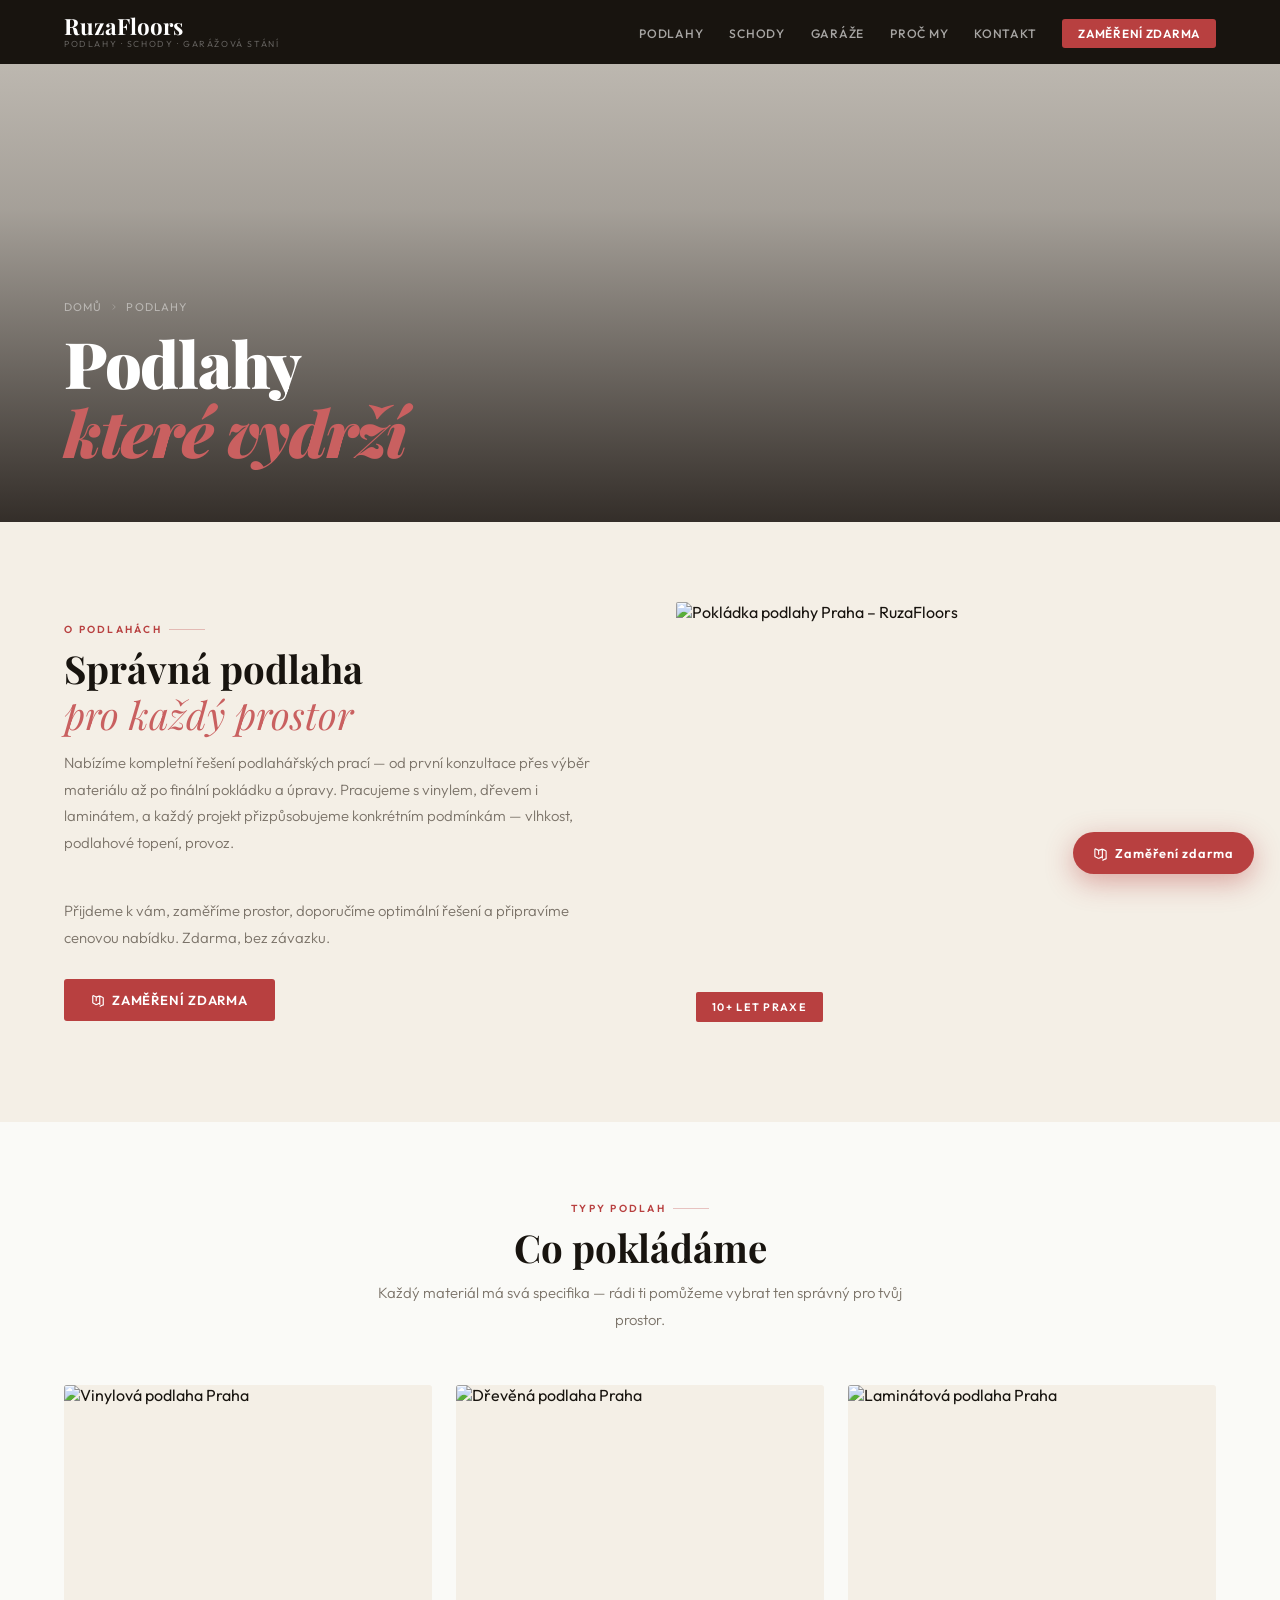
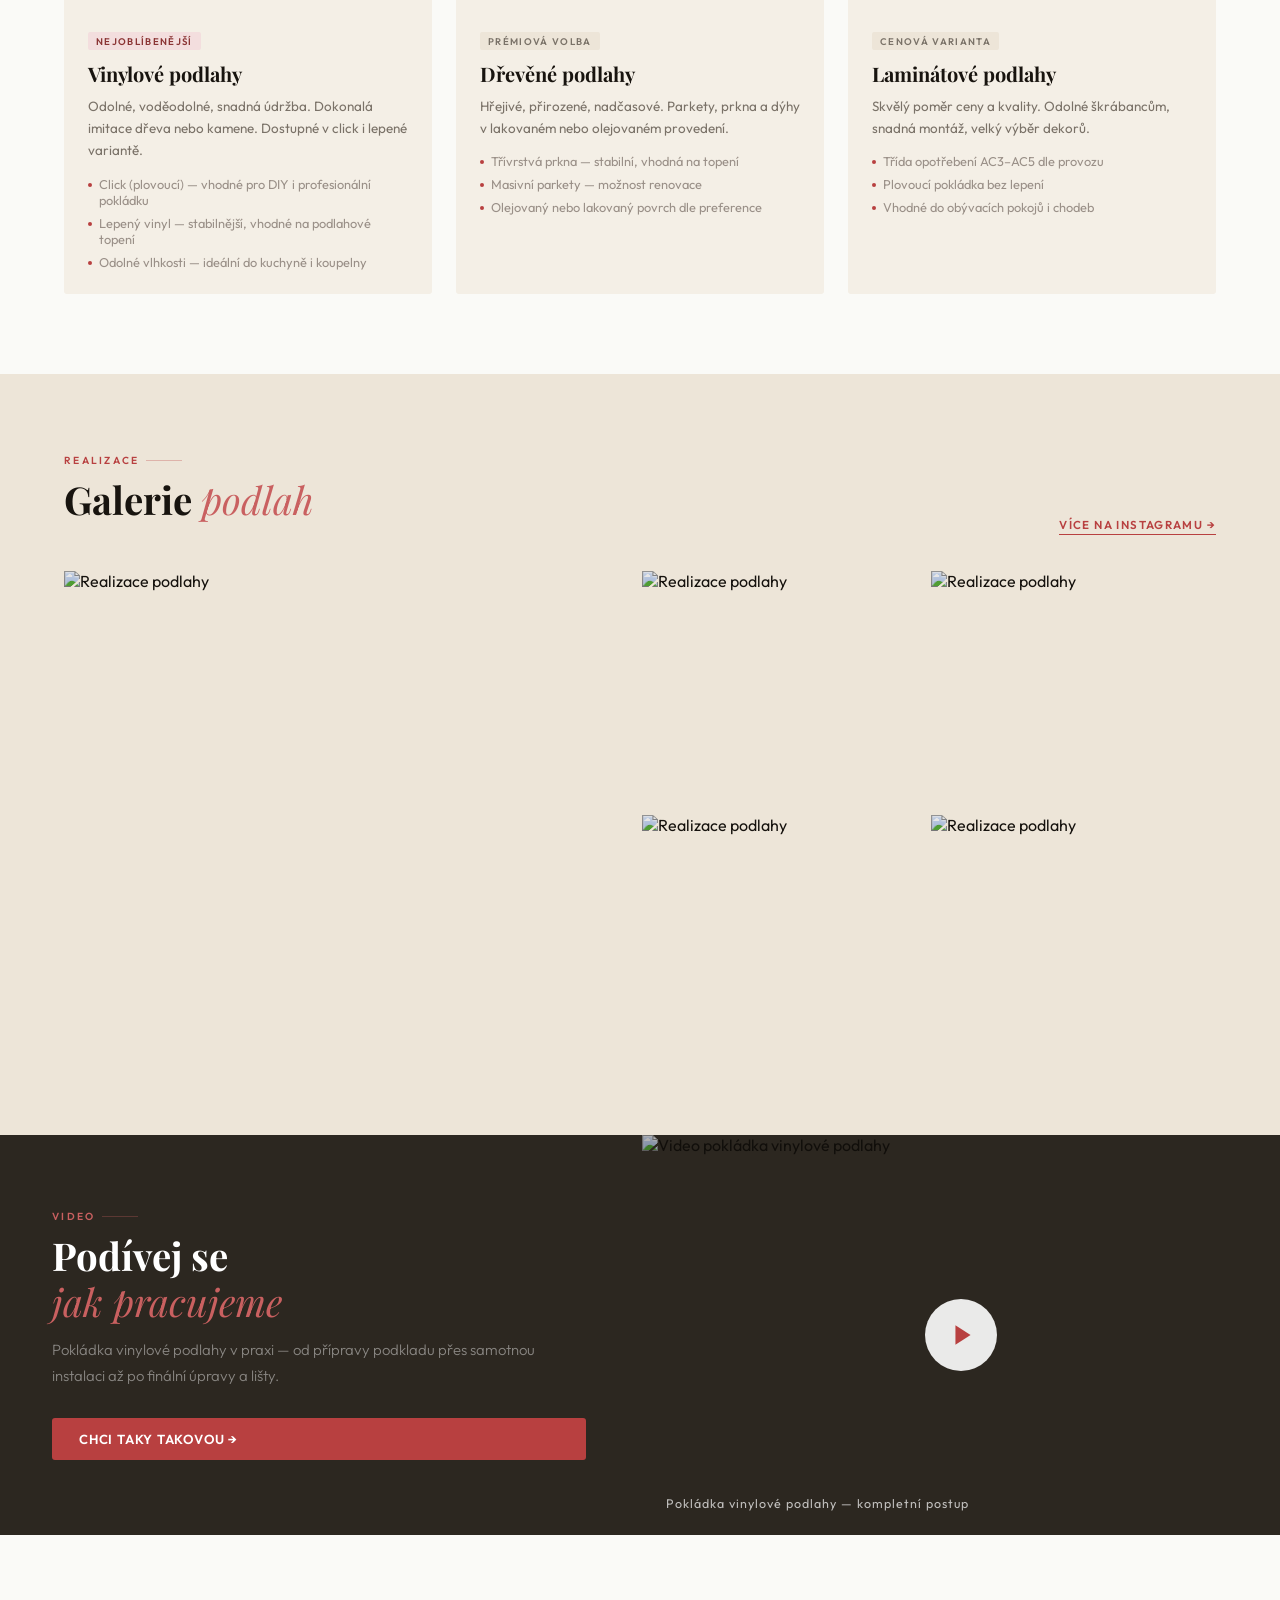
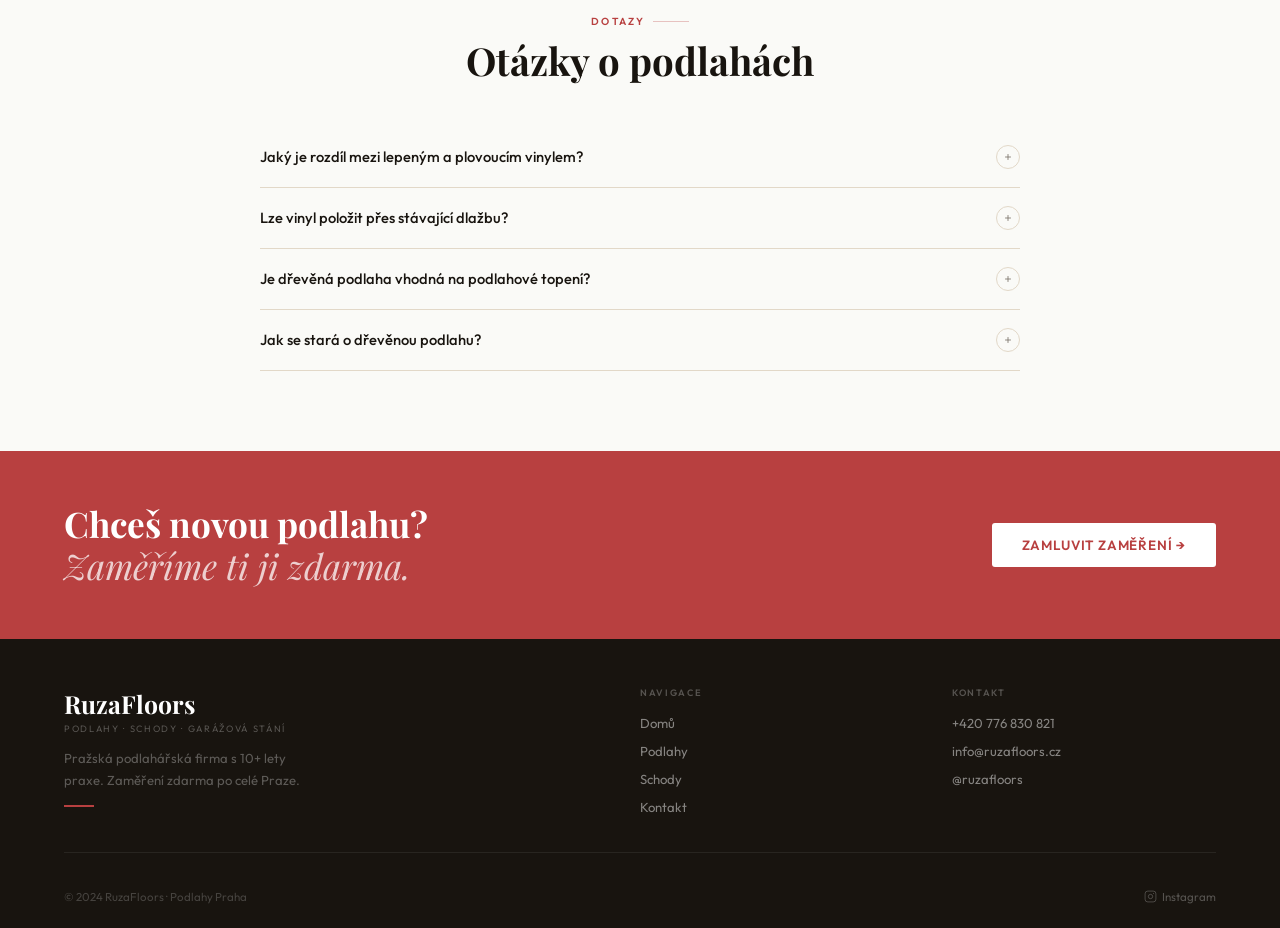
==== podlahy.html @ cc654606 "Add files via upload" ====
<!DOCTYPE html>
<html lang="cs">

<head>
    <meta charset="UTF-8">
    <meta name="viewport" content="width=device-width, initial-scale=1.0">
    <title>Podlahy Praha – Vinyl, Dřevo, Laminát | RuzaFloors</title>
    <meta name="description"
        content="Profesionální pokládka vinylových, dřevěných a laminátových podlah v Praze. Lepené i plovoucí systémy, příprava podkladu. Zaměření zdarma. +420 776 830 821">
    <meta name="robots" content="index, follow">
    <link rel="canonical" href="https://www.ruzafloors.cz/podlahy">

    <link rel="preconnect" href="https://fonts.googleapis.com">
    <link rel="preconnect" href="https://fonts.gstatic.com" crossorigin>
    <link
        href="https://fonts.googleapis.com/css2?family=Playfair+Display:ital,wght@0,400;0,700;0,900;1,400&family=Outfit:wght@300;400;500;600&display=swap"
        rel="stylesheet">

    <link rel="stylesheet" href="podlahy.css">
</head>

<body>

    <!-- FLOAT -->
    <button class="float-btn" onclick="openM()">
        <svg viewBox="0 0 24 24">
            <path
                d="M9 20l-5.447-2.724A1 1 0 013 16.382V5.618a1 1 0 011.447-.894L9 7m0 13l6-3m-6-3V7m6 16l4.553-2.276A1 1 0 0021 19.382V8.618a1 1 0 00-.553-.894L15 5m0 15V5m0 0L9 7" />
        </svg>
        Zaměření zdarma
    </button>

    <!-- MODAL (same as index) -->
    <div class="mo" id="mo" onclick="closeOut(event)">
        <div class="mbox">
            <div class="mh">
                <div>
                    <h2>Zaměření &amp; kalkulace <span>zdarma</span></h2>
                    <p>Vypočítej si plochu a pošli poptávku.</p>
                </div><button class="mcl" onclick="closeM()"><svg viewBox="0 0 24 24">
                        <path d="M18 6L6 18M6 6l12 12" />
                    </svg></button>
            </div>
            <div class="mb">
                <div class="clr">
                    <p>Kalkulace plochy</p><button class="add-btn" onclick="addRow()"><svg viewBox="0 0 24 24">
                            <path d="M12 5v14M5 12h14" />
                        </svg>Přidat místnost</button>
                </div>
                <table class="rtbl">
                    <thead>
                        <tr>
                            <th>Místnost</th>
                            <th style="width:84px">Délka (m)</th>
                            <th style="width:84px">Šířka (m)</th>
                            <th style="width:76px">Plocha</th>
                            <th style="width:100px">Typ</th>
                            <th style="width:36px"></th>
                        </tr>
                    </thead>
                    <tbody id="rb">
                        <tr>
                            <td><input type="text" placeholder="Obývák" oninput="rcalc()"></td>
                            <td><input type="number" placeholder="4.5" min="0" step="0.1" oninput="rcalc()"></td>
                            <td><input type="number" placeholder="3.8" min="0" step="0.1" oninput="rcalc()"></td>
                            <td class="rac">—</td>
                            <td><select oninput="rcalc()">
                                    <option>Vinyl</option>
                                    <option>Dřevo</option>
                                    <option>Laminát</option>
                                </select></td>
                            <td><button class="dr" onclick="delRow(this)"><svg viewBox="0 0 24 24">
                                        <path d="M18 6L6 18M6 6l12 12" />
                                    </svg></button></td>
                        </tr>
                    </tbody>
                </table>
                <div class="cres">
                    <div class="cri">
                        <div class="crl">Celková plocha</div>
                        <div class="crv" id="ca">0 m²</div>
                        <div class="crs">součet</div>
                    </div>
                    <div class="cri">
                        <div class="crl">S rezervou 10%</div>
                        <div class="crv" id="ra">0 m²</div>
                        <div class="crs">doporučeno</div>
                    </div>
                    <div class="cri">
                        <div class="crl">Místností</div>
                        <div class="crv" id="rc">1</div>
                        <div class="crs">v kalkulaci</div>
                    </div>
                </div>
                <div class="mdiv"></div>
                <div class="mfg">
                    <div class="fg"><label>Jméno</label><input type="text" placeholder="Vaše jméno"></div>
                    <div class="fg"><label>Telefon</label><input type="tel" placeholder="+420 ..."></div>
                    <div class="fg"><label>E-mail</label><input type="email" placeholder="vas@email.cz"></div>
                    <div class="fg"><label>Termín</label><input type="text" placeholder="říjen 2024"></div>
                    <div class="fg full"><label>Poznámka</label><textarea
                            placeholder="Lokalita v Praze, popis projektu..."></textarea></div>
                </div>
                <button class="msub" onclick="subM(this)">Odeslat poptávku &amp; zamluvit zaměření →</button>
                <p class="mnote">Nezávazné · Zdarma · Do 24 hodin</p>
            </div>
        </div>
    </div>

    <!-- NAV -->
    <nav id="nav">
        <a href="index.html" class="logo">RuzaFloors<small>Podlahy · Schody · Garážová stání</small></a>
        <ul class="nl" id="nl">
            <li><a href="index.html#podlahy">Podlahy</a></li>
            <li><a href="schody.html">Schody</a></li>
            <li><a href="index.html#garage">Garáže</a></li>
            <li><a href="index.html#proc-my">Proč my</a></li>
            <li><a href="index.html#kontakt">Kontakt</a></li>
            <li><a href="#" onclick="openM();return false" class="ncta">Zaměření zdarma</a></li>
        </ul>
        <button class="hbg" id="hbg" onclick="toggleNav()"><span></span><span></span><span></span></button>
    </nav>

    <!-- PAGE HERO -->
    <div class="ph">
        <div class="ph-bg"></div>
        <div class="ph-ov"></div>
        <div class="ph-content">
            <div class="breadcrumb">
                <a href="index.html">Domů</a>
                <svg viewBox="0 0 24 24">
                    <path d="M9 18l6-6-6-6" />
                </svg>
                <span>Podlahy</span>
            </div>
            <h1>Podlahy<br><em>které vydrží</em></h1>
        </div>
    </div>

    <!-- INTRO -->
    <section class="sw">
        <div class="intro-grid">
            <div class="ig-text rv">
                <div class="sl">O podlahách</div>
                <h2 class="sh">Správná podlaha<br><em>pro každý prostor</em></h2>
                <p class="sp">Nabízíme kompletní řešení podlahářských prací — od první konzultace přes výběr materiálu
                    až po finální pokládku a úpravy. Pracujeme s vinylem, dřevem i laminátem, a každý projekt
                    přizpůsobujeme konkrétním podmínkám — vlhkost, podlahové topení, provoz.</p>
                <br>
                <p class="sp" style="margin-bottom:28px">Přijdeme k vám, zaměříme prostor, doporučíme optimální řešení a
                    připravíme cenovou nabídku. Zdarma, bez závazku.</p>
                <button class="btn-r" onclick="openM()">
                    <svg viewBox="0 0 24 24">
                        <path
                            d="M9 20l-5.447-2.724A1 1 0 013 16.382V5.618a1 1 0 011.447-.894L9 7m0 13l6-3m-6-3V7m6 16l4.553-2.276A1 1 0 0021 19.382V8.618a1 1 0 00-.553-.894L15 5m0 15V5m0 0L9 7" />
                    </svg>
                    Zaměření zdarma
                </button>
            </div>
            <div class="ig-img rv d1">
                <img src="https://images.unsplash.com/photo-1581858726788-75bc0f6a952d?w=800&q=85"
                    alt="Pokládka podlahy Praha – RuzaFloors">
                <div class="ig-tag">10+ let praxe</div>
            </div>
        </div>
    </section>

    <!-- TYPES -->
    <section class="types-section sw">
        <div class="types-header rv">
            <div class="sl" style="justify-content:center">Typy podlah</div>
            <h2 class="sh">Co pokládáme</h2>
            <p class="sp">Každý materiál má svá specifika — rádi ti pomůžeme vybrat ten správný pro tvůj prostor.</p>
        </div>
        <div class="types-grid">
            <div class="type-card rv">
                <div class="type-card-img"><img
                        src="https://images.unsplash.com/photo-1600607687939-ce8a6c25118c?w=700&q=85"
                        alt="Vinylová podlaha Praha"></div>
                <div class="type-card-body">
                    <div class="tc-badge">Nejoblíbenější</div>
                    <h3>Vinylové podlahy</h3>
                    <p>Odolné, voděodolné, snadná údržba. Dokonalá imitace dřeva nebo kamene. Dostupné v click i lepené
                        variantě.</p>
                    <ul class="tc-features">
                        <li>Click (plovoucí) — vhodné pro DIY i profesionální pokládku</li>
                        <li>Lepený vinyl — stabilnější, vhodné na podlahové topení</li>
                        <li>Odolné vlhkosti — ideální do kuchyně i koupelny</li>
                    </ul>
                </div>
            </div>
            <div class="type-card rv d1">
                <div class="type-card-img"><img
                        src="https://images.unsplash.com/photo-1605774337664-7a846e9cdf60?w=700&q=85"
                        alt="Dřevěná podlaha Praha"></div>
                <div class="type-card-body">
                    <div class="tc-badge" style="background:var(--sand2);color:var(--stone)">Prémiová volba</div>
                    <h3>Dřevěné podlahy</h3>
                    <p>Hřejivé, přirozené, nadčasové. Parkety, prkna a dýhy v lakovaném nebo olejovaném provedení.</p>
                    <ul class="tc-features">
                        <li>Třívrstvá prkna — stabilní, vhodná na topení</li>
                        <li>Masivní parkety — možnost renovace</li>
                        <li>Olejovaný nebo lakovaný povrch dle preference</li>
                    </ul>
                </div>
            </div>
            <div class="type-card rv d2">
                <div class="type-card-img"><img
                        src="https://images.unsplash.com/photo-1618221118493-9cfa1a1c00da?w=700&q=85"
                        alt="Laminátová podlaha Praha"></div>
                <div class="type-card-body">
                    <div class="tc-badge" style="background:var(--sand2);color:var(--stone)">Cenová varianta</div>
                    <h3>Laminátové podlahy</h3>
                    <p>Skvělý poměr ceny a kvality. Odolné škrábancům, snadná montáž, velký výběr dekorů.</p>
                    <ul class="tc-features">
                        <li>Třída opotřebení AC3–AC5 dle provozu</li>
                        <li>Plovoucí pokládka bez lepení</li>
                        <li>Vhodné do obývacích pokojů i chodeb</li>
                    </ul>
                </div>
            </div>
        </div>
    </section>

    <!-- GALLERY -->
    <section class="gallery-section sw">
        <div class="gallery-header rv">
            <div>
                <div class="sl">Realizace</div>
                <h2 class="sh">Galerie <em>podlah</em></h2>
            </div>
            <a href="https://instagram.com/ruzafloors" target="_blank" class="ig-link">Více na Instagramu →</a>
        </div>
        <div class="gallery-grid rv">
            <div class="gg-item"><img src="https://images.unsplash.com/photo-1618221118493-9cfa1a1c00da?w=900&q=85"
                    alt="Realizace podlahy">
                <div class="gg-overlay"><span>Vinyl – obývák Praha 6</span></div>
            </div>
            <div class="gg-item"><img src="https://images.unsplash.com/photo-1556909114-f6e7ad7d3136?w=600&q=80"
                    alt="Realizace podlahy">
                <div class="gg-overlay"><span>Dřevo – kuchyně Praha 2</span></div>
            </div>
            <div class="gg-item"><img src="https://images.unsplash.com/photo-1583847268964-b28dc8f51f92?w=600&q=80"
                    alt="Realizace podlahy">
                <div class="gg-overlay"><span>Vinyl – ložnice Praha 5</span></div>
            </div>
            <div class="gg-item"><img src="https://images.unsplash.com/photo-1586105251261-72a756497a11?w=600&q=80"
                    alt="Realizace podlahy">
                <div class="gg-overlay"><span>Laminát – chodba Praha 4</span></div>
            </div>
            <div class="gg-item"><img src="https://images.unsplash.com/photo-1605774337664-7a846e9cdf60?w=600&q=80"
                    alt="Realizace podlahy">
                <div class="gg-overlay"><span>Dřevo – obývák Praha 1</span></div>
            </div>
        </div>
    </section>

    <!-- VIDEO -->
    <section class="video-section">
        <div class="vs-inner">
            <div class="vs-text rv">
                <div class="sl">Video</div>
                <h2 class="sh" style="color:#fff">Podívej se<br><em>jak pracujeme</em></h2>
                <p class="sp">Pokládka vinylové podlahy v praxi — od přípravy podkladu přes samotnou instalaci až po
                    finální úpravy a lišty.</p>
                <button class="btn-r" onclick="openM()">Chci taky takovou →</button>
            </div>
            <div class="video-thumb rv d1"
                onclick="alert('Video by se zde přehrávalo. Nahraď tímto odkazem reálné video z YouTube nebo Vimeo.')">
                <img src="https://images.unsplash.com/photo-1600607687939-ce8a6c25118c?w=900&q=85"
                    alt="Video pokládka vinylové podlahy">
                <div class="play-btn">
                    <div class="play-circle"><svg viewBox="0 0 24 24">
                            <polygon points="5,3 19,12 5,21" />
                        </svg></div>
                </div>
                <div class="video-label">Pokládka vinylové podlahy — kompletní postup</div>
            </div>
        </div>
    </section>

    <!-- FAQ -->
    <section class="faq-section sw">
        <div class="faq-inner">
            <div class="faq-header rv">
                <div class="sl" style="justify-content:center">Dotazy</div>
                <h2 class="sh">Otázky o podlahách</h2>
            </div>
            <div class="faq-item rv"><button class="faq-q" onclick="tFaq(this)">Jaký je rozdíl mezi lepeným a plovoucím
                    vinylem?<span class="fib"><svg viewBox="0 0 24 24">
                            <path d="M12 5v14M5 12h14" />
                        </svg></span></button>
                <div class="faq-a">
                    <div class="faq-ai">Lepený vinyl se přilepí přímo k podkladu — je stabilnější, lépe vede teplo
                        (ideální na podlahové topení) a tlumí kročejový hluk. Plovoucí click vinyl se jen zacvakne —
                        montáž je rychlejší, ale podlaha "plave" nad podkladem. Pro bytové aplikace jsou vhodné oba
                        typy, záleží na konkrétních podmínkách.</div>
                </div>
            </div>
            <div class="faq-item rv"><button class="faq-q" onclick="tFaq(this)">Lze vinyl položit přes stávající
                    dlažbu?<span class="fib"><svg viewBox="0 0 24 24">
                            <path d="M12 5v14M5 12h14" />
                        </svg></span></button>
                <div class="faq-a">
                    <div class="faq-ai">Ano, v mnoha případech ano — pokud je dlažba pevná, rovná a bez výrazně
                        vyčnívajících spár. Spáry případně přebrousíme nebo přešpachtlujeme. Posoudíme to vždy při
                        zaměření na místě.</div>
                </div>
            </div>
            <div class="faq-item rv"><button class="faq-q" onclick="tFaq(this)">Je dřevěná podlaha vhodná na podlahové
                    topení?<span class="fib"><svg viewBox="0 0 24 24">
                            <path d="M12 5v14M5 12h14" />
                        </svg></span></button>
                <div class="faq-a">
                    <div class="faq-ai">Ano, ale záleží na typu. Na podlahové topení doporučujeme třívrstvá prkna nebo
                        stabilní masiv — ne parkety z pevného masivního dřeva, které se více hýbají. Vždy požadujeme
                        protokol o nátopné zkoušce a kontrolujeme vlhkost podkladu.</div>
                </div>
            </div>
            <div class="faq-item rv"><button class="faq-q" onclick="tFaq(this)">Jak se stará o dřevěnou podlahu?<span
                        class="fib"><svg viewBox="0 0 24 24">
                            <path d="M12 5v14M5 12h14" />
                        </svg></span></button>
                <div class="faq-a">
                    <div class="faq-ai">Pravidelně zamítat nebo vysávat, vytírat jen vlhko vyždímaným mopem s vhodným
                        čisticím prostředkem na dřevo. Olejovanou podlahu lze snáze renovovat a doolejovat — lakovaná je
                        odolnější, ale opravu je složitější. Podložky pod nábytkem jsou základ.</div>
                </div>
            </div>
        </div>
    </section>

    <!-- CTA BAND -->
    <div class="cta-band rv">
        <h2>Chceš novou podlahu?<br><em>Zaměříme ti ji zdarma.</em></h2>
        <button class="btn-w" onclick="openM()">Zamluvit zaměření →</button>
    </div>

    <!-- FOOTER -->
    <footer>
        <div class="ft">
            <div><span class="fn">RuzaFloors</span><span class="fsub">Podlahy · Schody · Garážová stání</span>
                <p class="fp">Pražská podlahářská firma s 10+ lety praxe. Zaměření zdarma po celé Praze.</p>
                <div class="frl"></div>
            </div>
            <div class="fc">
                <h5>Navigace</h5>
                <ul>
                    <li><a href="index.html">Domů</a></li>
                    <li><a href="podlahy.html">Podlahy</a></li>
                    <li><a href="schody.html">Schody</a></li>
                    <li><a href="index.html#kontakt">Kontakt</a></li>
                </ul>
            </div>
            <div class="fc">
                <h5>Kontakt</h5>
                <ul>
                    <li><a href="tel:+420776830821">+420 776 830 821</a></li>
                    <li><a href="mailto:info@ruzafloors.cz">info@ruzafloors.cz</a></li>
                    <li><a href="https://instagram.com/ruzafloors" target="_blank">@ruzafloors</a></li>
                </ul>
            </div>
        </div>
        <div class="fb">
            <p>© 2024 RuzaFloors · Podlahy Praha</p><a href="https://instagram.com/ruzafloors" target="_blank"
                class="fig"><svg viewBox="0 0 24 24">
                    <rect x="2" y="2" width="20" height="20" rx="5" />
                    <circle cx="12" cy="12" r="4" />
                    <circle cx="17.5" cy="6.5" r="1" fill="currentColor" stroke="none" />
                </svg>Instagram</a>
        </div>
    </footer>

    <script>
        function toggleNav() { document.getElementById('hbg').classList.toggle('open'); document.getElementById('nl').classList.toggle('open') }
        document.querySelectorAll('.nl a').forEach(a => a.addEventListener('click', () => { document.getElementById('hbg').classList.remove('open'); document.getElementById('nl').classList.remove('open') }));
        const ro = new IntersectionObserver(e => e.forEach(x => { if (x.isIntersecting) { x.target.classList.add('vis'); ro.unobserve(x.target) } }), { threshold: .1 });
        document.querySelectorAll('.rv').forEach(el => ro.observe(el));
        function openM() { document.getElementById('mo').classList.add('open'); document.body.style.overflow = 'hidden' }
        function closeM() { document.getElementById('mo').classList.remove('open'); document.body.style.overflow = '' }
        function closeOut(e) { if (e.target === document.getElementById('mo')) closeM() }
        document.addEventListener('keydown', e => { if (e.key === 'Escape') closeM() });
        function addRow() { const t = document.getElementById('rb'); const tr = document.createElement('tr'); tr.innerHTML = `<td><input type="text" placeholder="Místnost" oninput="rcalc()"></td><td><input type="number" placeholder="0.0" min="0" step="0.1" oninput="rcalc()"></td><td><input type="number" placeholder="0.0" min="0" step="0.1" oninput="rcalc()"></td><td class="rac">—</td><td><select oninput="rcalc()"><option>Vinyl</option><option>Dřevo</option><option>Laminát</option></select></td><td><button class="dr" onclick="delRow(this)"><svg viewBox="0 0 24 24"><path d="M18 6L6 18M6 6l12 12"/></svg></button></td>`; t.appendChild(tr); rcalc() }
        function delRow(b) { if (document.querySelectorAll('#rb tr').length > 1) { b.closest('tr').remove(); rcalc() } }
        function rcalc() { let tot = 0; document.querySelectorAll('#rb tr').forEach(r => { const n = r.querySelectorAll('input[type=number]'); const a = (parseFloat(n[0]?.value) || 0) * (parseFloat(n[1]?.value) || 0); const c = r.querySelector('.rac'); if (c) c.textContent = a > 0 ? a.toFixed(2) + ' m²' : '—'; tot += a }); document.getElementById('ca').textContent = tot.toFixed(2) + ' m²'; document.getElementById('ra').textContent = (tot * 1.1).toFixed(2) + ' m²'; document.getElementById('rc').textContent = document.querySelectorAll('#rb tr').length }
        function tFaq(b) { const i = b.closest('.faq-item'); const o = i.classList.contains('open'); document.querySelectorAll('.faq-item').forEach(x => x.classList.remove('open')); if (!o) i.classList.add('open') }
        function subM(b) { b.textContent = '✓ Odesláno!'; b.style.background = '#2a7a4f'; setTimeout(() => { b.textContent = 'Odeslat poptávku & zamluvit zaměření →'; b.style.background = '' }, 4000) }
    </script>
</body>

</html>
---- podlahy.css ----
*,
*::before,
*::after {
    box-sizing: border-box;
    margin: 0;
    padding: 0
}

html {
    scroll-behavior: smooth
}

:root {
    --ink: #18140F;
    --ink2: #2C2720;
    --sand: #F4EFE6;
    --sand2: #EDE5D8;
    --sand3: #E2D8C8;
    --warm: #FAFAF7;
    --red: #B84040;
    --red-f: #C96060;
    --red-p: #F3DEDE;
    --red-m: #8B3535;
    --stone: #7A7268;
    --stone2: #9A9088;
    --t: .3s ease
}

body {
    font-family: 'Outfit', sans-serif;
    background: var(--sand);
    color: var(--ink);
    overflow-x: hidden
}

a {
    color: inherit;
    text-decoration: none
}

img {
    display: block;
    max-width: 100%
}

/* FLOAT */
.float-btn {
    position: fixed;
    bottom: 26px;
    right: 26px;
    z-index: 900;
    background: var(--red);
    color: #fff;
    padding: 13px 20px;
    border-radius: 50px;
    font-size: .8rem;
    font-weight: 600;
    letter-spacing: .06em;
    box-shadow: 0 8px 28px rgba(184, 64, 64, .42);
    display: flex;
    align-items: center;
    gap: 7px;
    cursor: pointer;
    border: none;
    font-family: 'Outfit', sans-serif;
    transition: all var(--t);
    animation: pulse 2.8s ease-in-out infinite
}

.float-btn:hover {
    background: var(--red-m);
    transform: translateY(-3px)
}

@keyframes pulse {

    0%,
    100% {
        box-shadow: 0 8px 28px rgba(184, 64, 64, .42)
    }

    50% {
        box-shadow: 0 8px 28px rgba(184, 64, 64, .6), 0 0 0 7px rgba(184, 64, 64, .1)
    }
}

.float-btn svg {
    width: 15px;
    height: 15px;
    stroke: currentColor;
    fill: none;
    stroke-width: 1.8
}

/* MODAL */
.mo {
    position: fixed;
    inset: 0;
    z-index: 2000;
    background: rgba(18, 12, 8, .65);
    backdrop-filter: blur(6px);
    display: none;
    align-items: center;
    justify-content: center;
    padding: 18px
}

.mo.open {
    display: flex
}

.mbox {
    background: var(--warm);
    border-radius: 6px;
    max-width: 680px;
    width: 100%;
    max-height: 91vh;
    overflow-y: auto;
    box-shadow: 0 24px 80px rgba(0, 0, 0, .28);
    animation: mIn .32s cubic-bezier(.34, 1.56, .64, 1)
}

@keyframes mIn {
    from {
        opacity: 0;
        transform: translateY(22px) scale(.97)
    }

    to {
        opacity: 1;
        transform: none
    }
}

.mh {
    padding: 30px 34px 20px;
    border-bottom: 1px solid var(--sand3);
    display: flex;
    justify-content: space-between;
    align-items: flex-start;
    gap: 14px
}

.mh h2 {
    font-family: 'Playfair Display', serif;
    font-size: 1.6rem;
    font-weight: 700;
    color: var(--ink);
    line-height: 1.2
}

.mh h2 span {
    color: var(--red)
}

.mh p {
    font-size: .83rem;
    color: var(--stone);
    margin-top: 5px
}

.mcl {
    background: none;
    border: none;
    cursor: pointer;
    width: 32px;
    height: 32px;
    border-radius: 50%;
    display: flex;
    align-items: center;
    justify-content: center;
    transition: background var(--t);
    flex-shrink: 0
}

.mcl:hover {
    background: var(--sand2)
}

.mcl svg {
    width: 15px;
    height: 15px;
    stroke: var(--stone);
    fill: none;
    stroke-width: 2
}

.mb {
    padding: 24px 34px 34px
}

.clr {
    margin-bottom: 9px;
    display: flex;
    justify-content: space-between;
    align-items: center;
    flex-wrap: wrap;
    gap: 8px
}

.clr p {
    font-size: .68rem;
    font-weight: 600;
    text-transform: uppercase;
    letter-spacing: .14em;
    color: var(--ink)
}

.add-btn {
    background: none;
    border: 1.5px dashed var(--sand3);
    border-radius: 3px;
    padding: 7px 14px;
    font-size: .8rem;
    color: var(--stone);
    cursor: pointer;
    font-family: 'Outfit', sans-serif;
    font-weight: 500;
    display: flex;
    align-items: center;
    gap: 5px;
    transition: all var(--t)
}

.add-btn:hover {
    border-color: var(--red);
    color: var(--red)
}

.add-btn svg {
    width: 12px;
    height: 12px;
    stroke: currentColor;
    fill: none;
    stroke-width: 2
}

.rtbl {
    width: 100%;
    border-collapse: collapse;
    margin-bottom: 16px;
    font-size: .86rem
}

.rtbl thead th {
    font-size: .64rem;
    font-weight: 600;
    letter-spacing: .14em;
    text-transform: uppercase;
    color: var(--stone);
    padding: 6px 7px;
    text-align: left;
    border-bottom: 2px solid var(--sand3)
}

.rtbl tbody tr {
    border-bottom: 1px solid var(--sand2)
}

.rtbl tbody td {
    padding: 8px 6px;
    vertical-align: middle
}

.rtbl input,
.rtbl select {
    width: 100%;
    border: 1.5px solid var(--sand3);
    border-radius: 3px;
    padding: 6px 8px;
    font-size: .83rem;
    font-family: 'Outfit', sans-serif;
    color: var(--ink);
    background: var(--sand);
    outline: none;
    transition: border-color var(--t)
}

.rtbl input:focus,
.rtbl select:focus {
    border-color: var(--red)
}

.rac {
    font-weight: 600;
    color: var(--ink);
    font-size: .86rem;
    white-space: nowrap
}

.dr {
    background: none;
    border: none;
    cursor: pointer;
    width: 24px;
    height: 24px;
    border-radius: 3px;
    display: flex;
    align-items: center;
    justify-content: center;
    transition: background var(--t)
}

.dr:hover {
    background: var(--red-p)
}

.dr svg {
    width: 11px;
    height: 11px;
    stroke: var(--red-f);
    fill: none;
    stroke-width: 2
}

.cres {
    background: var(--red-p);
    border-radius: 5px;
    padding: 16px 20px;
    display: flex;
    flex-wrap: wrap;
    gap: 0
}

.cri {
    flex: 1;
    min-width: 90px;
    text-align: center;
    padding: 0 10px;
    border-right: 1px solid rgba(184, 64, 64, .2)
}

.cri:last-child {
    border-right: none
}

.crl {
    font-size: .6rem;
    font-weight: 600;
    letter-spacing: .14em;
    text-transform: uppercase;
    color: var(--red-m);
    margin-bottom: 3px
}

.crv {
    font-family: 'Playfair Display', serif;
    font-size: 1.5rem;
    font-weight: 700;
    color: var(--red);
    line-height: 1
}

.crs {
    font-size: .68rem;
    color: var(--red-m);
    margin-top: 2px
}

.mdiv {
    height: 1px;
    background: var(--sand3);
    margin: 20px 0
}

.mfg {
    display: grid;
    grid-template-columns: 1fr 1fr;
    gap: 11px
}

.fg {
    display: flex;
    flex-direction: column;
    gap: 4px
}

.fg.full {
    grid-column: span 2
}

.fg label {
    font-size: .64rem;
    font-weight: 600;
    letter-spacing: .12em;
    text-transform: uppercase;
    color: var(--stone)
}

.fg input,
.fg textarea {
    border: 1.5px solid var(--sand3);
    border-radius: 3px;
    padding: 8px 10px;
    font-size: .85rem;
    font-family: 'Outfit', sans-serif;
    color: var(--ink);
    background: var(--sand);
    outline: none;
    transition: border-color var(--t)
}

.fg input:focus,
.fg textarea:focus {
    border-color: var(--red)
}

.fg textarea {
    min-height: 78px;
    resize: vertical
}

.msub {
    margin-top: 14px;
    width: 100%;
    background: var(--red);
    color: #fff;
    border: none;
    padding: 13px;
    border-radius: 3px;
    font-size: .85rem;
    font-weight: 600;
    letter-spacing: .06em;
    font-family: 'Outfit', sans-serif;
    cursor: pointer;
    transition: all var(--t)
}

.msub:hover {
    background: var(--red-m);
    transform: translateY(-1px)
}

.mnote {
    font-size: .72rem;
    color: var(--stone2);
    text-align: center;
    margin-top: 9px
}

/* NAV */
nav {
    position: fixed;
    top: 0;
    left: 0;
    right: 0;
    z-index: 800;
    height: 64px;
    padding: 0 5%;
    display: flex;
    align-items: center;
    justify-content: space-between;
    background: var(--ink)
}

.logo {
    font-family: 'Playfair Display', serif;
    font-size: 1.4rem;
    font-weight: 700;
    color: #fff;
    line-height: 1;
    display: flex;
    flex-direction: column
}

.logo small {
    font-family: 'Outfit', sans-serif;
    font-size: .55rem;
    font-weight: 400;
    letter-spacing: .18em;
    text-transform: uppercase;
    color: rgba(255, 255, 255, .32);
    margin-top: 2px
}

.nl {
    list-style: none;
    display: flex;
    align-items: center;
    gap: 26px
}

.nl a {
    font-size: .76rem;
    font-weight: 500;
    letter-spacing: .06em;
    color: rgba(255, 255, 255, .62);
    text-transform: uppercase;
    transition: color var(--t)
}

.nl a:hover,
.nl a.active {
    color: #fff
}

.ncta {
    background: var(--red) !important;
    color: #fff !important;
    padding: 7px 16px;
    border-radius: 3px;
    font-size: .74rem !important;
    font-weight: 600 !important
}

.ncta:hover {
    background: var(--red-m) !important
}

.hbg {
    display: none;
    flex-direction: column;
    gap: 5px;
    cursor: pointer;
    background: none;
    border: none;
    padding: 4px
}

.hbg span {
    width: 21px;
    height: 2px;
    background: #fff;
    border-radius: 2px;
    display: block;
    transition: all .3s
}

.hbg.open span:nth-child(1) {
    transform: translateY(7px) rotate(45deg)
}

.hbg.open span:nth-child(2) {
    opacity: 0
}

.hbg.open span:nth-child(3) {
    transform: translateY(-7px) rotate(-45deg)
}

/* PAGE HERO */
.ph {
    position: relative;
    height: 58vh;
    min-height: 420px;
    display: flex;
    align-items: flex-end;
    padding: 0 5% 56px;
    overflow: hidden
}

.ph-bg {
    position: absolute;
    inset: 0;
    z-index: 0;
    background: url('https://images.unsplash.com/photo-1600607687939-ce8a6c25118c?w=1920&q=85') center/cover no-repeat
}

.ph-ov {
    position: absolute;
    inset: 0;
    z-index: 1;
    background: linear-gradient(to top, rgba(18, 12, 8, .85) 0%, rgba(18, 12, 8, .35) 60%, rgba(18, 12, 8, .2) 100%)
}

.ph-content {
    position: relative;
    z-index: 2
}

.breadcrumb {
    display: flex;
    align-items: center;
    gap: 7px;
    font-size: .7rem;
    color: rgba(255, 255, 255, .45);
    text-transform: uppercase;
    letter-spacing: .1em;
    margin-bottom: 14px
}

.breadcrumb a {
    color: rgba(255, 255, 255, .45);
    transition: color var(--t)
}

.breadcrumb a:hover {
    color: var(--red-f)
}

.breadcrumb svg {
    width: 10px;
    height: 10px;
    stroke: rgba(255, 255, 255, .3);
    fill: none;
    stroke-width: 2
}

.ph h1 {
    font-family: 'Playfair Display', serif;
    font-size: clamp(2.2rem, 5vw, 4rem);
    font-weight: 900;
    color: #fff;
    line-height: 1.08;
    letter-spacing: -.02em
}

.ph h1 em {
    font-style: italic;
    color: var(--red-f)
}

/* INTRO */
.sw {
    padding: 80px 5%
}

.sl {
    font-size: .64rem;
    font-weight: 600;
    letter-spacing: .22em;
    text-transform: uppercase;
    color: var(--red);
    display: flex;
    align-items: center;
    gap: 7px;
    margin-bottom: 9px
}

.sl::after {
    content: '';
    width: 36px;
    height: 1px;
    background: var(--red);
    opacity: .3
}

.sh {
    font-family: 'Playfair Display', serif;
    font-size: clamp(1.6rem, 3vw, 2.5rem);
    font-weight: 700;
    line-height: 1.2;
    color: var(--ink);
    margin-bottom: 13px
}

.sh em {
    font-style: italic;
    font-weight: 400;
    color: var(--red-f)
}

.sp {
    font-size: .93rem;
    color: var(--stone);
    line-height: 1.78;
    font-weight: 300
}

.intro-grid {
    display: grid;
    grid-template-columns: 1fr 1fr;
    gap: 72px;
    align-items: center
}

.ig-text .sp {
    margin-bottom: 22px
}

.btn-r {
    background: var(--red);
    color: #fff;
    padding: 13px 27px;
    border-radius: 3px;
    font-size: .82rem;
    font-weight: 600;
    letter-spacing: .06em;
    text-transform: uppercase;
    border: none;
    cursor: pointer;
    font-family: 'Outfit', sans-serif;
    transition: all var(--t);
    display: inline-flex;
    align-items: center;
    gap: 7px
}

.btn-r:hover {
    background: var(--red-m);
    transform: translateY(-2px)
}

.btn-r svg {
    width: 14px;
    height: 14px;
    stroke: currentColor;
    fill: none;
    stroke-width: 2
}

.ig-img {
    position: relative
}

.ig-img img {
    width: 100%;
    height: 440px;
    object-fit: cover;
    border-radius: 2px
}

.ig-tag {
    position: absolute;
    bottom: 20px;
    left: 20px;
    background: var(--red);
    color: #fff;
    font-size: .68rem;
    font-weight: 600;
    letter-spacing: .12em;
    text-transform: uppercase;
    padding: 8px 16px;
    border-radius: 2px
}

/* TYPES */
.types-section {
    background: var(--warm)
}

.types-header {
    text-align: center;
    margin-bottom: 52px
}

.types-header .sh {
    margin-bottom: 10px
}

.types-header .sp {
    max-width: 540px;
    margin: 0 auto
}

.types-grid {
    display: grid;
    grid-template-columns: repeat(3, 1fr);
    gap: 24px
}

.type-card {
    background: var(--sand);
    border-radius: 3px;
    overflow: hidden;
    transition: transform var(--t), box-shadow var(--t)
}

.type-card:hover {
    transform: translateY(-4px);
    box-shadow: 0 16px 48px rgba(0, 0, 0, .1)
}

.type-card-img {
    height: 220px;
    overflow: hidden
}

.type-card-img img {
    width: 100%;
    height: 100%;
    object-fit: cover;
    transition: transform .6s cubic-bezier(.4, 0, .2, 1)
}

.type-card:hover .type-card-img img {
    transform: scale(1.06)
}

.type-card-body {
    padding: 24px 24px
}

.tc-badge {
    display: inline-block;
    background: var(--red-p);
    color: var(--red-m);
    font-size: .6rem;
    font-weight: 600;
    letter-spacing: .14em;
    text-transform: uppercase;
    padding: 3px 8px;
    border-radius: 2px;
    margin-bottom: 10px
}

.type-card-body h3 {
    font-family: 'Playfair Display', serif;
    font-size: 1.25rem;
    font-weight: 700;
    color: var(--ink);
    margin-bottom: 8px
}

.type-card-body p {
    font-size: .84rem;
    color: var(--stone);
    line-height: 1.65
}

.tc-features {
    list-style: none;
    margin-top: 14px;
    display: flex;
    flex-direction: column;
    gap: 7px
}

.tc-features li {
    font-size: .8rem;
    color: var(--stone2);
    display: flex;
    align-items: flex-start;
    gap: 7px
}

.tc-features li::before {
    content: '';
    width: 4px;
    height: 4px;
    background: var(--red);
    border-radius: 50%;
    flex-shrink: 0;
    margin-top: 7px
}

/* GALLERY */
.gallery-section {
    background: var(--sand2)
}

.gallery-header {
    margin-bottom: 36px;
    display: flex;
    justify-content: space-between;
    align-items: flex-end;
    flex-wrap: wrap;
    gap: 14px
}

.ig-link {
    font-size: .72rem;
    font-weight: 600;
    color: var(--red);
    letter-spacing: .12em;
    text-transform: uppercase;
    border-bottom: 1.5px solid var(--red);
    padding-bottom: 2px;
    transition: opacity var(--t)
}

.ig-link:hover {
    opacity: .7
}

.gallery-grid {
    display: grid;
    grid-template-columns: repeat(4, 1fr);
    grid-template-rows: 240px 240px;
    gap: 4px
}

.gg-item {
    overflow: hidden;
    position: relative
}

.gg-item:first-child {
    grid-column: span 2;
    grid-row: span 2
}

.gg-item img {
    width: 100%;
    height: 100%;
    object-fit: cover;
    transition: transform .7s cubic-bezier(.4, 0, .2, 1), filter .5s;
    filter: brightness(.9)
}

.gg-item:hover img {
    transform: scale(1.06);
    filter: brightness(.72)
}

.gg-overlay {
    position: absolute;
    inset: 0;
    opacity: 0;
    background: rgba(18, 8, 8, .45);
    display: flex;
    align-items: center;
    justify-content: center;
    transition: opacity .4s
}

.gg-item:hover .gg-overlay {
    opacity: 1
}

.gg-overlay span {
    font-family: 'Playfair Display', serif;
    font-size: .95rem;
    font-style: italic;
    color: #fff;
    letter-spacing: .06em
}

/* VIDEO SECTION */
.video-section {
    background: var(--ink2)
}

.vs-inner {
    display: grid;
    grid-template-columns: 1fr 1fr;
    gap: 4px;
    min-height: 400px
}

.vs-text {
    padding: 56px 52px;
    display: flex;
    flex-direction: column;
    justify-content: center
}

.vs-text .sl {
    color: var(--red-f)
}

.vs-text .sl::after {
    background: var(--red-f)
}

.vs-text .sh {
    color: #fff
}

.vs-text .sp {
    color: rgba(255, 255, 255, .44);
    margin-bottom: 28px
}

.video-thumb {
    position: relative;
    overflow: hidden;
    cursor: pointer
}

.video-thumb img {
    width: 100%;
    height: 100%;
    object-fit: cover;
    filter: brightness(.7);
    transition: filter .4s
}

.video-thumb:hover img {
    filter: brightness(.5)
}

.play-btn {
    position: absolute;
    inset: 0;
    display: flex;
    align-items: center;
    justify-content: center
}

.play-circle {
    width: 72px;
    height: 72px;
    background: rgba(255, 255, 255, .9);
    border-radius: 50%;
    display: flex;
    align-items: center;
    justify-content: center;
    transition: transform var(--t), background var(--t)
}

.video-thumb:hover .play-circle {
    transform: scale(1.1);
    background: #fff
}

.play-circle svg {
    width: 26px;
    height: 26px;
    fill: var(--red);
    margin-left: 3px
}

.video-label {
    position: absolute;
    bottom: 24px;
    left: 24px;
    font-size: .78rem;
    color: rgba(255, 255, 255, .7);
    letter-spacing: .08em
}

/* FAQ */
.faq-section {
    background: var(--warm)
}

.faq-inner {
    max-width: 760px;
    margin: 0 auto
}

.faq-header {
    text-align: center;
    margin-bottom: 44px
}

.faq-item {
    border-bottom: 1px solid var(--sand3)
}

.faq-q {
    width: 100%;
    background: none;
    border: none;
    text-align: left;
    padding: 18px 0;
    display: flex;
    justify-content: space-between;
    align-items: center;
    gap: 16px;
    font-size: .92rem;
    font-weight: 500;
    color: var(--ink);
    cursor: pointer;
    font-family: 'Outfit', sans-serif;
    transition: color var(--t)
}

.faq-q:hover {
    color: var(--red)
}

.fib {
    width: 24px;
    height: 24px;
    border-radius: 50%;
    border: 1.5px solid var(--sand3);
    display: flex;
    align-items: center;
    justify-content: center;
    flex-shrink: 0;
    transition: all var(--t)
}

.fib svg {
    width: 10px;
    height: 10px;
    stroke: var(--stone);
    fill: none;
    stroke-width: 2;
    transition: transform .3s
}

.faq-item.open .fib {
    background: var(--red);
    border-color: var(--red)
}

.faq-item.open .fib svg {
    stroke: #fff;
    transform: rotate(45deg)
}

.faq-a {
    max-height: 0;
    overflow: hidden;
    transition: max-height .42s cubic-bezier(.4, 0, .2, 1)
}

.faq-item.open .faq-a {
    max-height: 280px
}

.faq-ai {
    padding: 0 0 18px;
    font-size: .86rem;
    color: var(--stone);
    line-height: 1.75
}

/* CTA BAND */
.cta-band {
    background: var(--red);
    padding: 52px 5%;
    display: flex;
    align-items: center;
    justify-content: space-between;
    gap: 28px;
    flex-wrap: wrap
}

.cta-band h2 {
    font-family: 'Playfair Display', serif;
    font-size: clamp(1.5rem, 3vw, 2.2rem);
    font-weight: 700;
    color: #fff;
    line-height: 1.2
}

.cta-band h2 em {
    font-style: italic;
    font-weight: 400;
    color: rgba(255, 255, 255, .75)
}

.btn-w {
    background: #fff;
    color: var(--red);
    padding: 14px 30px;
    border-radius: 3px;
    font-size: .84rem;
    font-weight: 600;
    letter-spacing: .06em;
    text-transform: uppercase;
    transition: all var(--t);
    display: inline-flex;
    align-items: center;
    gap: 7px;
    white-space: nowrap;
    border: none;
    cursor: pointer;
    font-family: 'Outfit', sans-serif
}

.btn-w:hover {
    background: var(--sand);
    transform: translateY(-2px)
}

/* FOOTER */
footer {
    background: var(--ink);
    padding: 48px 5% 24px
}

.ft {
    display: grid;
    grid-template-columns: 2fr 1fr 1fr;
    gap: 48px;
    margin-bottom: 36px;
    border-bottom: 1px solid rgba(255, 255, 255, .07);
    padding-bottom: 36px
}

.fn {
    font-family: 'Playfair Display', serif;
    font-size: 1.55rem;
    font-weight: 700;
    color: #fff;
    margin-bottom: 3px;
    display: block
}

.fsub {
    font-size: .58rem;
    letter-spacing: .18em;
    text-transform: uppercase;
    color: rgba(255, 255, 255, .28);
    display: block;
    margin-bottom: 13px
}

.fp {
    font-size: .82rem;
    color: rgba(255, 255, 255, .3);
    line-height: 1.7;
    max-width: 250px
}

.frl {
    width: 30px;
    height: 2px;
    background: var(--red);
    margin-top: 13px
}

.fc h5 {
    font-size: .58rem;
    font-weight: 600;
    letter-spacing: .18em;
    text-transform: uppercase;
    color: rgba(255, 255, 255, .27);
    margin-bottom: 14px
}

.fc ul {
    list-style: none;
    display: flex;
    flex-direction: column;
    gap: 8px
}

.fc ul li a {
    font-size: .82rem;
    color: rgba(255, 255, 255, .48);
    transition: color var(--t)
}

.fc ul li a:hover {
    color: var(--red-f)
}

.fb {
    display: flex;
    justify-content: space-between;
    align-items: center;
    flex-wrap: wrap;
    gap: 8px
}

.fb p {
    font-size: .72rem;
    color: rgba(255, 255, 255, .2)
}

.fig {
    display: flex;
    align-items: center;
    gap: 5px;
    font-size: .72rem;
    color: rgba(255, 255, 255, .27);
    transition: color var(--t)
}

.fig:hover {
    color: var(--red-f)
}

.fig svg {
    width: 13px;
    height: 13px;
    stroke: currentColor;
    fill: none;
    stroke-width: 1.5
}

/* REVEAL */
.rv {
    opacity: 0;
    transform: translateY(24px);
    transition: opacity .6s ease, transform .6s ease
}

.rv.vis {
    opacity: 1;
    transform: none
}

.d1 {
    transition-delay: .1s
}

.d2 {
    transition-delay: .2s
}

.d3 {
    transition-delay: .3s
}

@media(max-width:900px) {
    .nl {
        display: none;
        flex-direction: column;
        position: absolute;
        top: 64px;
        left: 0;
        right: 0;
        background: var(--ink);
        padding: 13px 5%;
        gap: 0;
        border-top: 1px solid rgba(255, 255, 255, .07)
    }

    .nl.open {
        display: flex
    }

    .nl li {
        border-bottom: 1px solid rgba(255, 255, 255, .05)
    }

    .nl a {
        display: block;
        padding: 12px 0
    }

    .hbg {
        display: flex
    }

    .intro-grid {
        grid-template-columns: 1fr;
        gap: 40px
    }

    .ig-img {
        order: -1
    }

    .types-grid {
        grid-template-columns: 1fr 1fr
    }

    .gallery-grid {
        grid-template-columns: 1fr 1fr;
        grid-template-rows: 200px 200px 200px
    }

    .gg-item:first-child {
        grid-column: span 2
    }

    .vs-inner {
        grid-template-columns: 1fr
    }

    .ft {
        grid-template-columns: 1fr 1fr;
        gap: 28px
    }

    .cta-band {
        flex-direction: column;
        align-items: flex-start
    }

    .mfg {
        grid-template-columns: 1fr
    }

    .fg.full {
        grid-column: span 1
    }
}

@media(max-width:600px) {
    .types-grid {
        grid-template-columns: 1fr
    }

    .gallery-grid {
        grid-template-columns: 1fr 1fr
    }

    .gg-item:first-child {
        grid-column: span 2
    }

    .ft {
        grid-template-columns: 1fr
    }

    .sw {
        padding: 56px 5%
    }

    .mh,
    .mb {
        padding-left: 22px;
        padding-right: 22px
    }
}
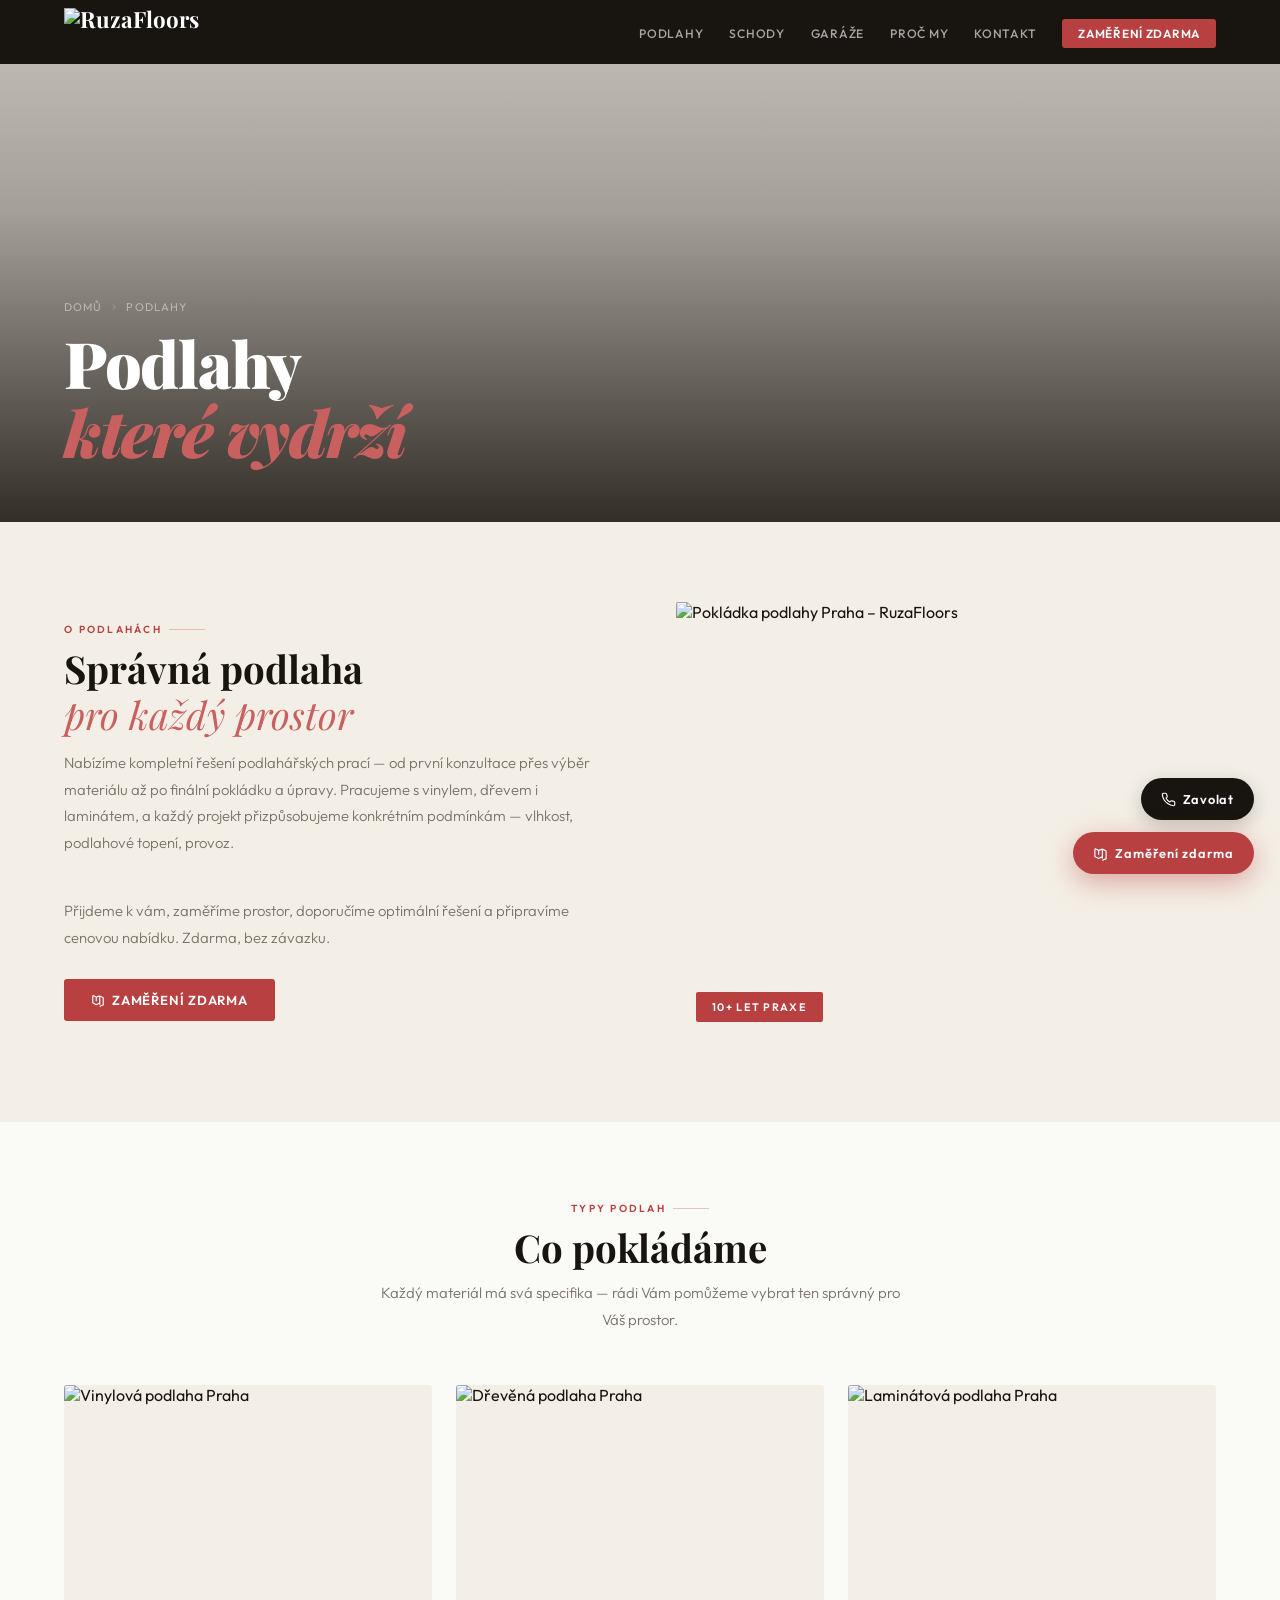
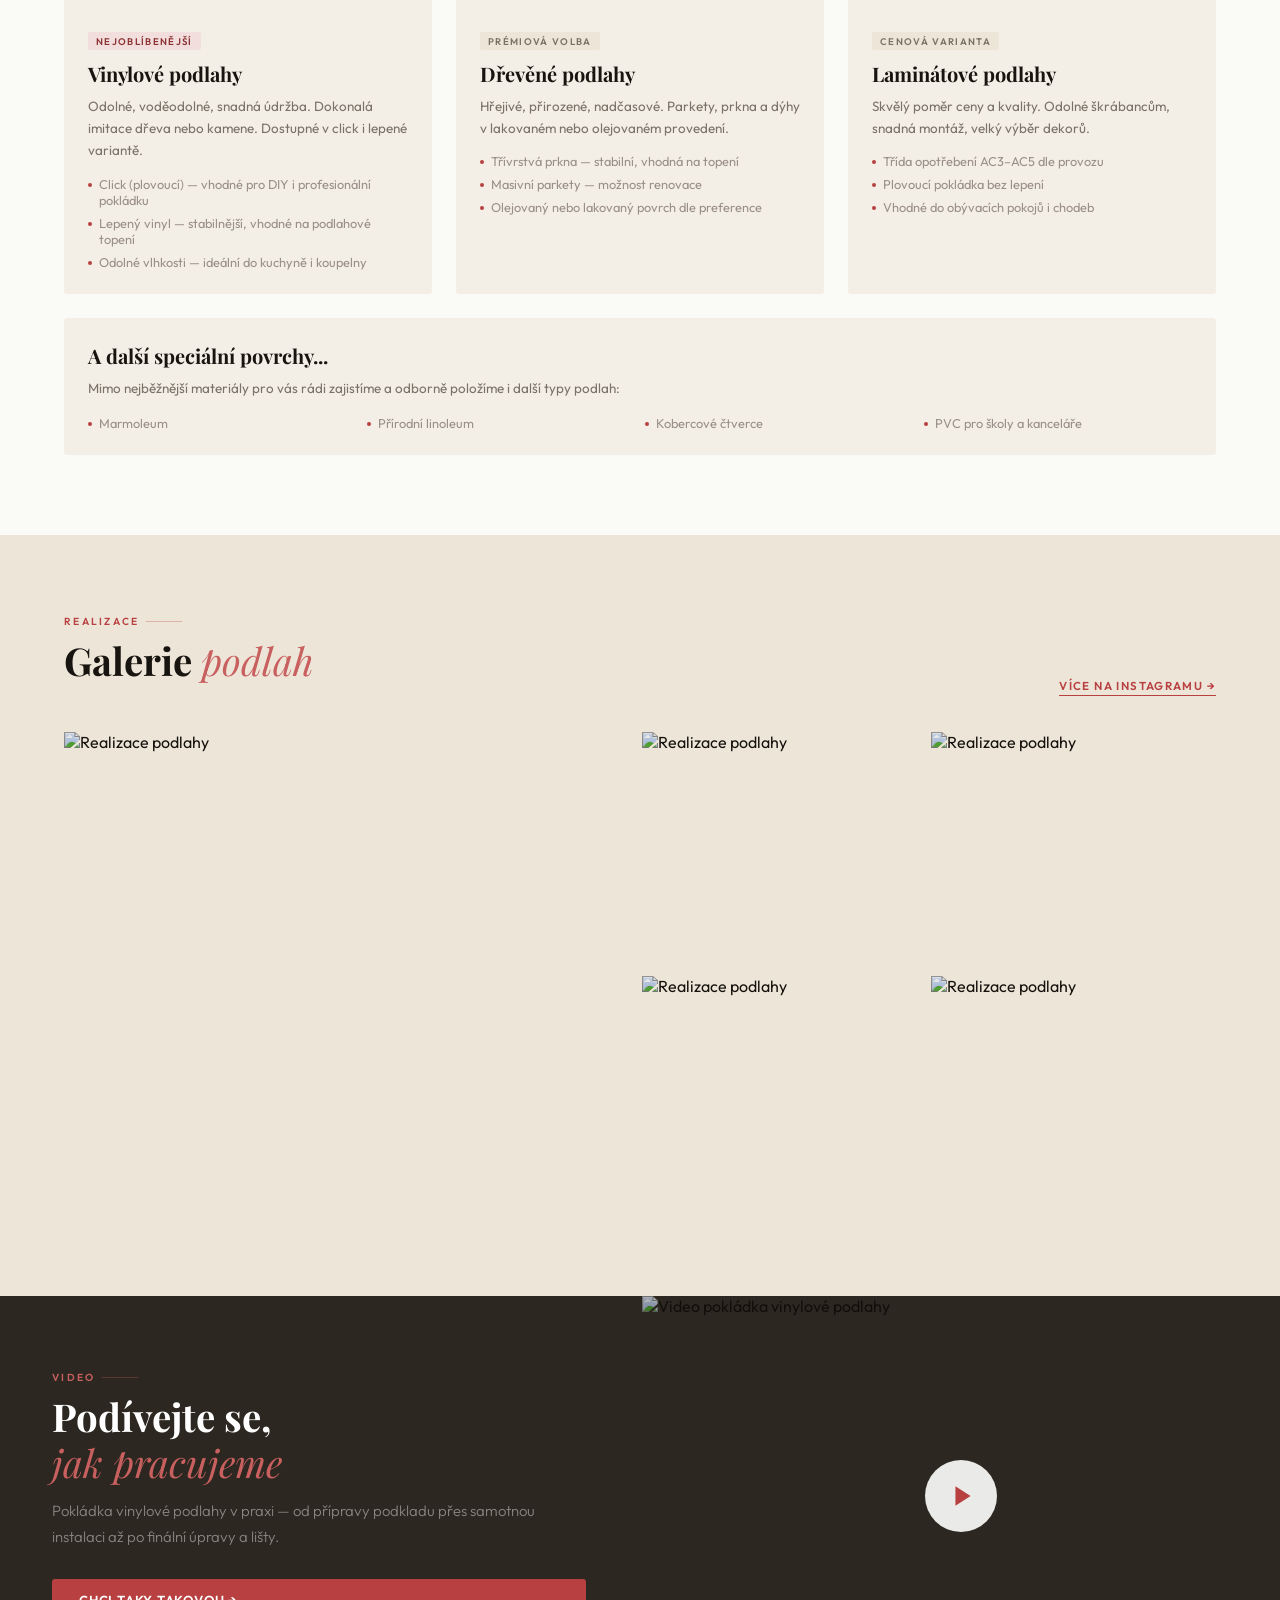
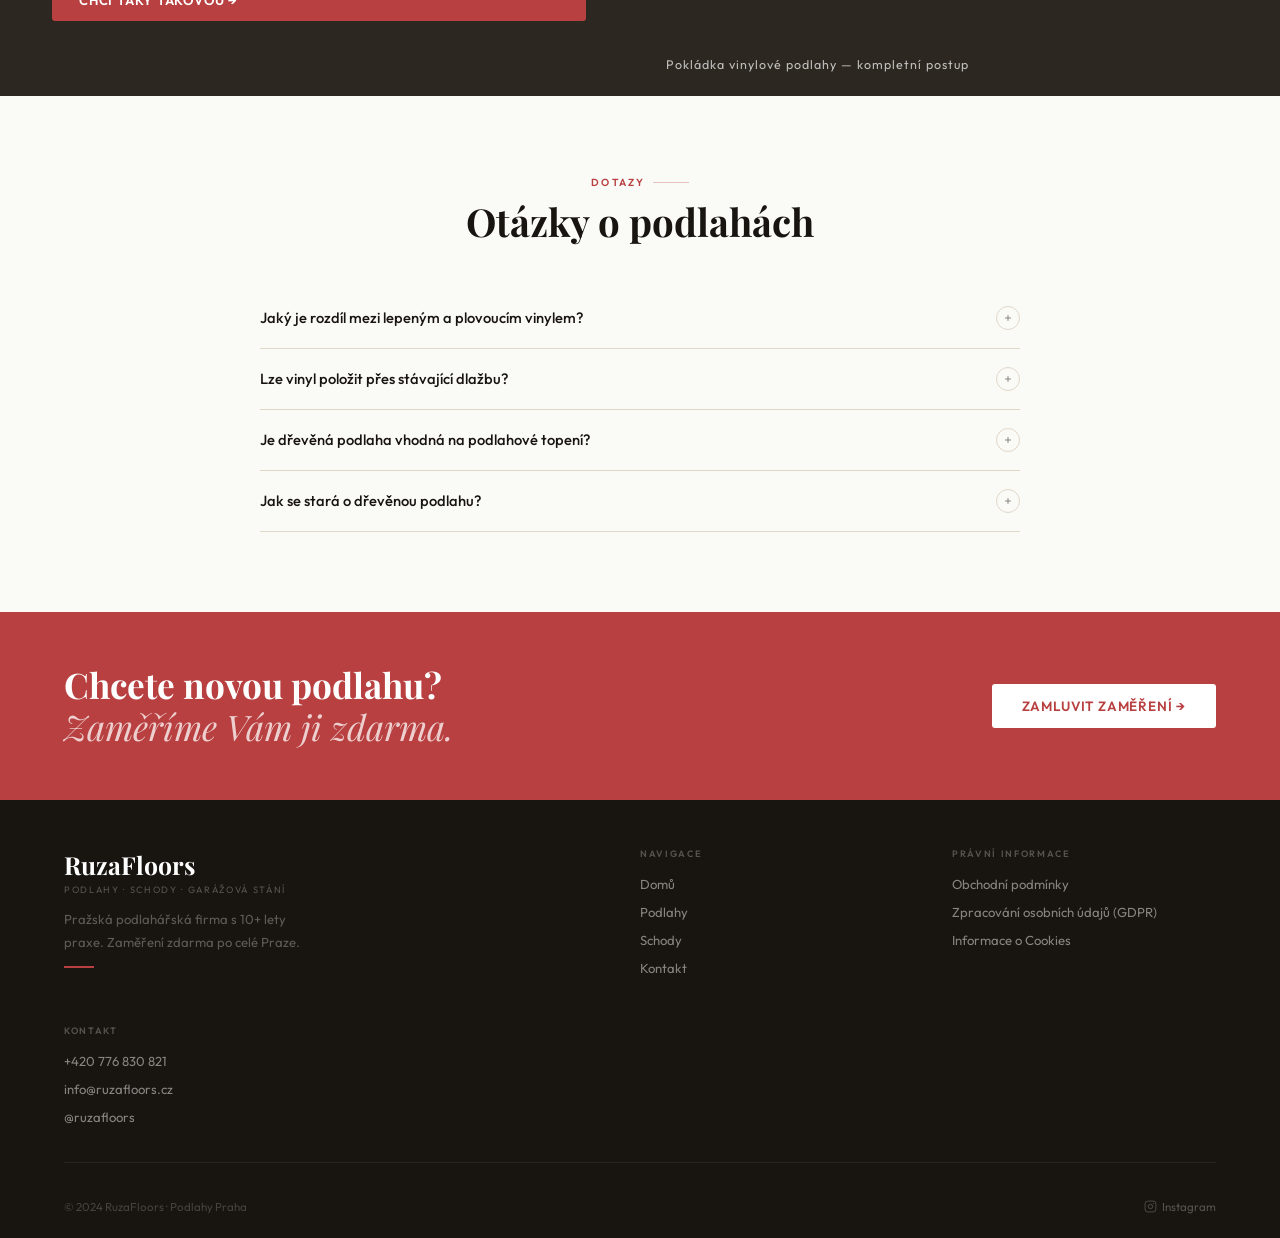
==== commit 83d96f06: "Add files via upload" ====
--- a/podlahy.html
+++ b/podlahy.html
@@ -7,14 +7,41 @@
     <title>Podlahy Praha – Vinyl, Dřevo, Laminát | RuzaFloors</title>
     <meta name="description"
         content="Profesionální pokládka vinylových, dřevěných a laminátových podlah v Praze. Lepené i plovoucí systémy, příprava podkladu. Zaměření zdarma. +420 776 830 821">
+    <meta name="keywords" content="podlahy praha, pokládka podlah, vinylové podlahy, dřevěné podlahy, laminátové podlahy">
+    <meta name="author" content="RuzaFloors">
     <meta name="robots" content="index, follow">
     <link rel="canonical" href="https://www.ruzafloors.cz/podlahy">
+    
+    <!-- OpenGraph -->
+    <meta property="og:title" content="Podlahy Praha – Vinyl, Dřevo, Laminát | RuzaFloors">
+    <meta property="og:description" content="Profesionální pokládka vinylových, dřevěných a laminátových podlah v Praze. Zaměření zdarma.">
+    <meta property="og:image" content="https://www.ruzafloors.cz/wp-content/uploads/2023/12/logo_white_outline200xx60.png">
+    <meta property="og:url" content="https://www.ruzafloors.cz/podlahy">
+    <meta property="og:type" content="website">
+    <meta property="og:site_name" content="RuzaFloors">
+    
+    <!-- Twitter -->
+    <meta name="twitter:card" content="summary_large_image">
+    <meta name="twitter:title" content="Podlahy Praha – Vinyl, Dřevo, Laminát | RuzaFloors">
+    <meta name="twitter:description" content="Profesionální pokládka vinylových, dřevěných a laminátových podlah v Praze. Zaměření zdarma.">
+    <meta name="twitter:image" content="https://www.ruzafloors.cz/wp-content/uploads/2023/12/logo_white_outline200xx60.png">
+
+    <script type="application/ld+json">
+        {
+            "@context": "https://schema.org",
+            "@type": "Service",
+            "provider": {
+                "@type": "LocalBusiness",
+                "name": "RuzaFloors"
+            },
+            "name": "Pokládka podlah Praha",
+            "description": "Profesionální pokládka vinylových, dřevěných a laminátových podlah v Praze a okolí."
+        }
+    </script>
 
     <link rel="preconnect" href="https://fonts.googleapis.com">
     <link rel="preconnect" href="https://fonts.gstatic.com" crossorigin>
-    <link
-        href="https://fonts.googleapis.com/css2?family=Playfair+Display:ital,wght@0,400;0,700;0,900;1,400&family=Outfit:wght@300;400;500;600&display=swap"
-        rel="stylesheet">
+    <link href="https://fonts.googleapis.com/css2?family=Playfair+Display:ital,wght@0,400;0,700;0,900;1,400&family=Outfit:wght@300;400;500;600&display=swap" rel="stylesheet">
 
     <link rel="stylesheet" href="podlahy.css">
 </head>
@@ -22,13 +49,21 @@
 <body>
 
     <!-- FLOAT -->
-    <button class="float-btn" onclick="openM()">
-        <svg viewBox="0 0 24 24">
-            <path
-                d="M9 20l-5.447-2.724A1 1 0 013 16.382V5.618a1 1 0 011.447-.894L9 7m0 13l6-3m-6-3V7m6 16l4.553-2.276A1 1 0 0021 19.382V8.618a1 1 0 00-.553-.894L15 5m0 15V5m0 0L9 7" />
-        </svg>
-        Zaměření zdarma
-    </button>
+    <div class="fab-container">
+        <a href="tel:+420776830821" class="fab call-fab">
+            <svg viewBox="0 0 24 24" width="15" height="15" stroke="currentColor" fill="none" stroke-width="2" stroke-linecap="round" stroke-linejoin="round">
+                <path d="M22 16.92v3a2 2 0 0 1-2.18 2 19.79 19.79 0 0 1-8.63-3.07 19.5 19.5 0 0 1-6-6 19.79 19.79 0 0 1-3.07-8.67A2 2 0 0 1 4.11 2h3a2 2 0 0 1 2 1.72 12.84 12.84 0 0 0 .7 2.81 2 2 0 0 1-.45 2.11L8.09 9.91a16 16 0 0 0 6 6l1.27-1.27a2 2 0 0 1 2.11-.45 12.84 12.84 0 0 0 2.81.7A2 2 0 0 1 22 16.92z"></path>
+            </svg>
+            Zavolat
+        </a>
+        <button class="fab" onclick="openM()">
+            <svg viewBox="0 0 24 24">
+                <path
+                    d="M9 20l-5.447-2.724A1 1 0 013 16.382V5.618a1 1 0 011.447-.894L9 7m0 13l6-3m-6-3V7m6 16l4.553-2.276A1 1 0 0021 19.382V8.618a1 1 0 00-.553-.894L15 5m0 15V5m0 0L9 7" />
+            </svg>
+            Zaměření zdarma
+        </button>
+    </div>
 
     <!-- MODAL (same as index) -->
     <div class="mo" id="mo" onclick="closeOut(event)">
@@ -36,7 +71,7 @@
             <div class="mh">
                 <div>
                     <h2>Zaměření &amp; kalkulace <span>zdarma</span></h2>
-                    <p>Vypočítej si plochu a pošli poptávku.</p>
+                    <p>Vypočítejte si plochu a pošlete poptávku.</p>
                 </div><button class="mcl" onclick="closeM()"><svg viewBox="0 0 24 24">
                         <path d="M18 6L6 18M6 6l12 12" />
                     </svg></button>
@@ -109,7 +144,7 @@
 
     <!-- NAV -->
     <nav id="nav">
-        <a href="index.html" class="logo">RuzaFloors<small>Podlahy · Schody · Garážová stání</small></a>
+        <a href="index.html" class="logo"><img src="https://www.ruzafloors.cz/wp-content/uploads/2023/12/logo_white_outline200xx60.png" alt="RuzaFloors" height="48"></a>
         <ul class="nl" id="nl">
             <li><a href="index.html#podlahy">Podlahy</a></li>
             <li><a href="schody.html">Schody</a></li>
@@ -170,7 +205,7 @@
         <div class="types-header rv">
             <div class="sl" style="justify-content:center">Typy podlah</div>
             <h2 class="sh">Co pokládáme</h2>
-            <p class="sp">Každý materiál má svá specifika — rádi ti pomůžeme vybrat ten správný pro tvůj prostor.</p>
+            <p class="sp">Každý materiál má svá specifika — rádi Vám pomůžeme vybrat ten správný pro Váš prostor.</p>
         </div>
         <div class="types-grid">
             <div class="type-card rv">
@@ -219,6 +254,19 @@
                     </ul>
                 </div>
             </div>
+            <div class="type-card rv d3" style="grid-column: 1 / -1; display: flex; flex-direction: column; justify-content: center;">
+                <div class="type-card-body">
+                    <h3>A další speciální povrchy...</h3>
+                    <p>Mimo nejběžnější materiály pro vás rádi zajistíme a odborně položíme i další typy podlah:</p>
+                    <ul class="tc-features" style="display: grid; grid-template-columns: repeat(auto-fit, minmax(200px, 1fr)); gap: 10px; margin-top: 16px;">
+                        <li>Marmoleum</li>
+                        <li>Přírodní linoleum</li>
+                        <li>Kobercové čtverce</li>
+                        <li>PVC pro školy a kanceláře</li>
+                    </ul>
+                </div>
+            </div>
+
         </div>
     </section>
 
@@ -260,7 +308,7 @@
         <div class="vs-inner">
             <div class="vs-text rv">
                 <div class="sl">Video</div>
-                <h2 class="sh" style="color:#fff">Podívej se<br><em>jak pracujeme</em></h2>
+                <h2 class="sh" style="color:#fff">Podívejte se,<br><em>jak pracujeme</em></h2>
                 <p class="sp">Pokládka vinylové podlahy v praxi — od přípravy podkladu přes samotnou instalaci až po
                     finální úpravy a lišty.</p>
                 <button class="btn-r" onclick="openM()">Chci taky takovou →</button>
@@ -332,7 +380,7 @@
 
     <!-- CTA BAND -->
     <div class="cta-band rv">
-        <h2>Chceš novou podlahu?<br><em>Zaměříme ti ji zdarma.</em></h2>
+        <h2>Chcete novou podlahu?<br><em>Zaměříme Vám ji zdarma.</em></h2>
         <button class="btn-w" onclick="openM()">Zamluvit zaměření →</button>
     </div>
 
@@ -350,6 +398,14 @@
                     <li><a href="podlahy.html">Podlahy</a></li>
                     <li><a href="schody.html">Schody</a></li>
                     <li><a href="index.html#kontakt">Kontakt</a></li>
+                </ul>
+            </div>
+            <div class="fc">
+                <h5>Právní informace</h5>
+                <ul>
+                    <li><a href="obchodni-podminky.html">Obchodní podmínky</a></li>
+                    <li><a href="gdpr.html">Zpracování osobních údajů (GDPR)</a></li>
+                    <li><a href="cookies.html">Informace o Cookies</a></li>
                 </ul>
             </div>
             <div class="fc">
--- a/podlahy.css
+++ b/podlahy.css
@@ -44,11 +44,18 @@
 }
 
 /* FLOAT */
-.float-btn {
+.fab-container {
     position: fixed;
     bottom: 26px;
     right: 26px;
     z-index: 900;
+    display: flex;
+    flex-direction: column;
+    gap: 12px;
+    align-items: flex-end;
+}
+
+.fab {
     background: var(--red);
     color: #fff;
     padding: 13px 20px;
@@ -64,12 +71,24 @@
     border: none;
     font-family: 'Outfit', sans-serif;
     transition: all var(--t);
-    animation: pulse 2.8s ease-in-out infinite
-}
-
-.float-btn:hover {
+    animation: pulse 2.8s ease-in-out infinite;
+    text-decoration: none;
+}
+
+.call-fab {
+    background: var(--ink);
+    box-shadow: 0 6px 20px rgba(0, 0, 0, .2);
+    animation: none;
+}
+
+.fab:hover {
     background: var(--red-m);
     transform: translateY(-3px)
+}
+
+.call-fab:hover {
+    background: var(--sand);
+    color: var(--ink);
 }
 
 @keyframes pulse {
@@ -84,7 +103,7 @@
     }
 }
 
-.float-btn svg {
+.fab svg {
     width: 15px;
     height: 15px;
     stroke: currentColor;
@@ -1381,4 +1400,14 @@
         padding-left: 22px;
         padding-right: 22px
     }
+
+    .rtbl {
+        display: block;
+        overflow-x: auto;
+        white-space: nowrap;
+    }
+
+    .rtbl th, .rtbl td {
+        padding: 10px 8px;
+    }
 }
